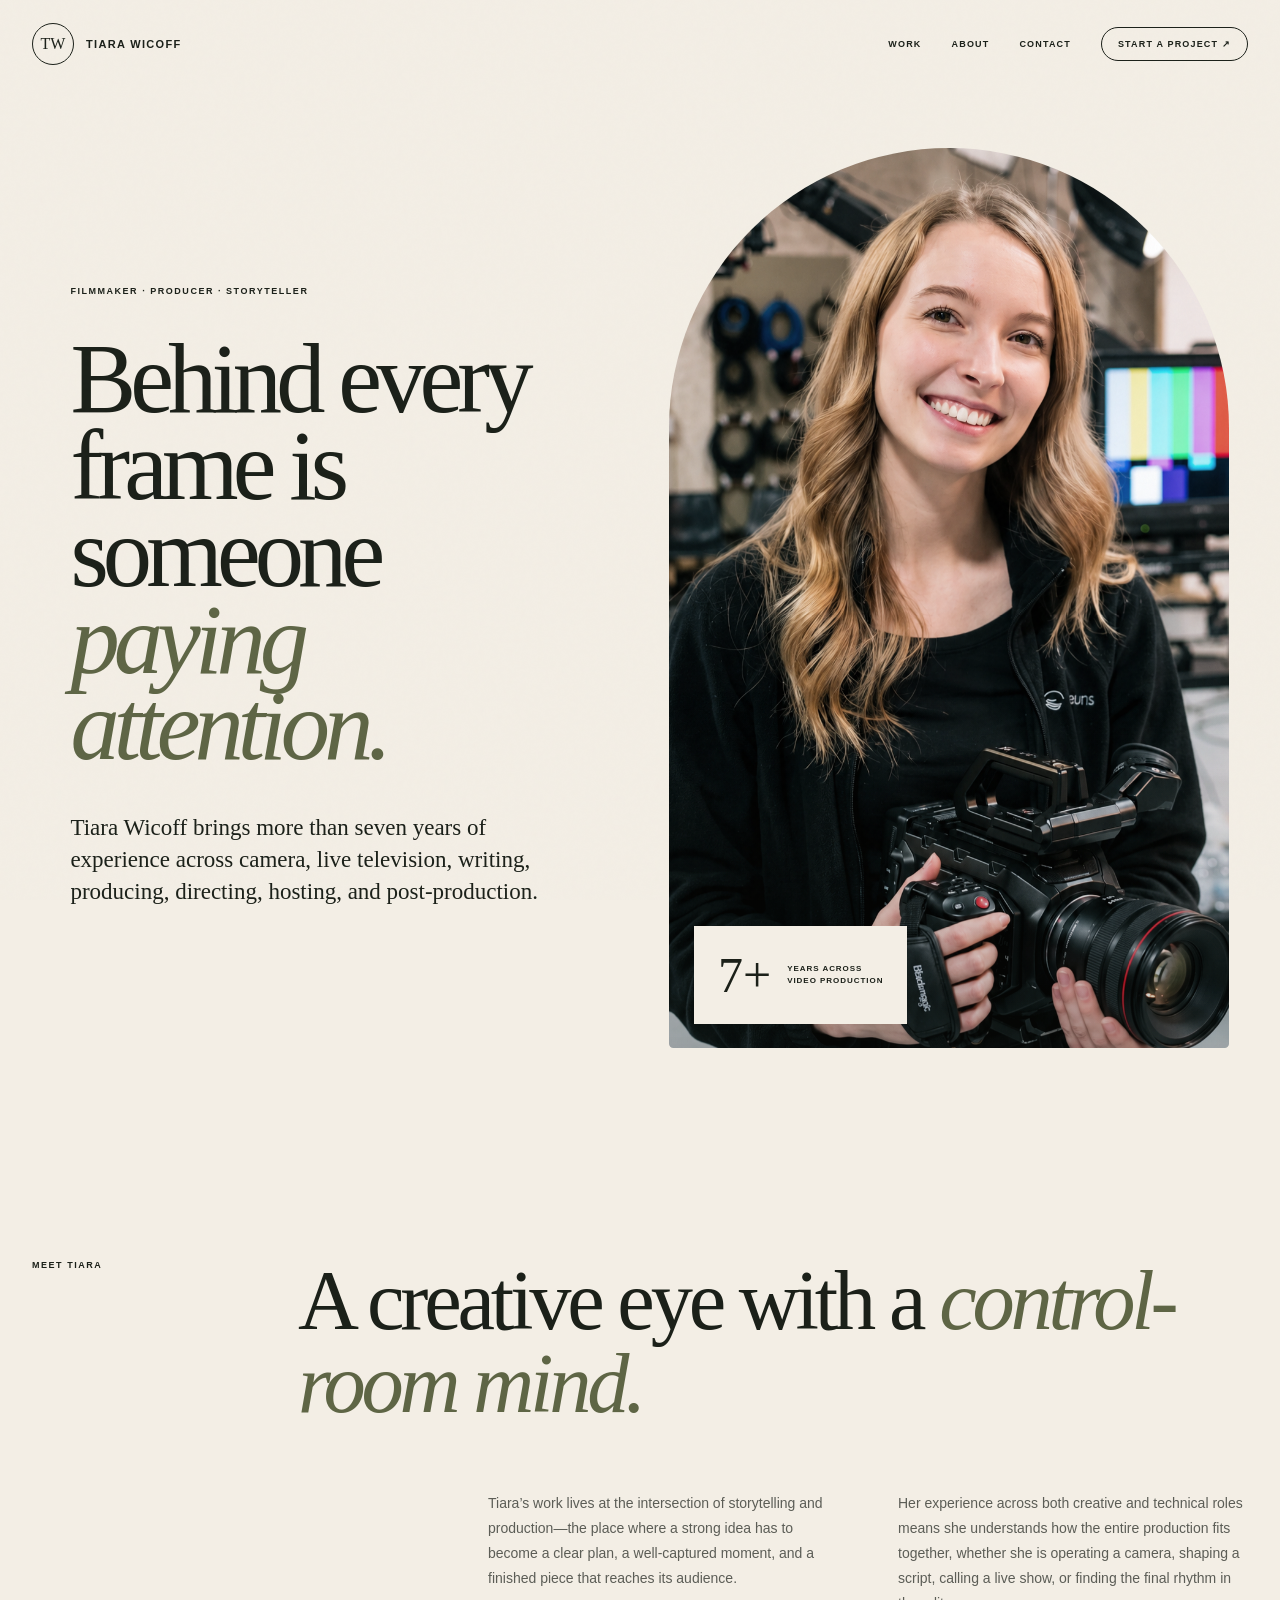
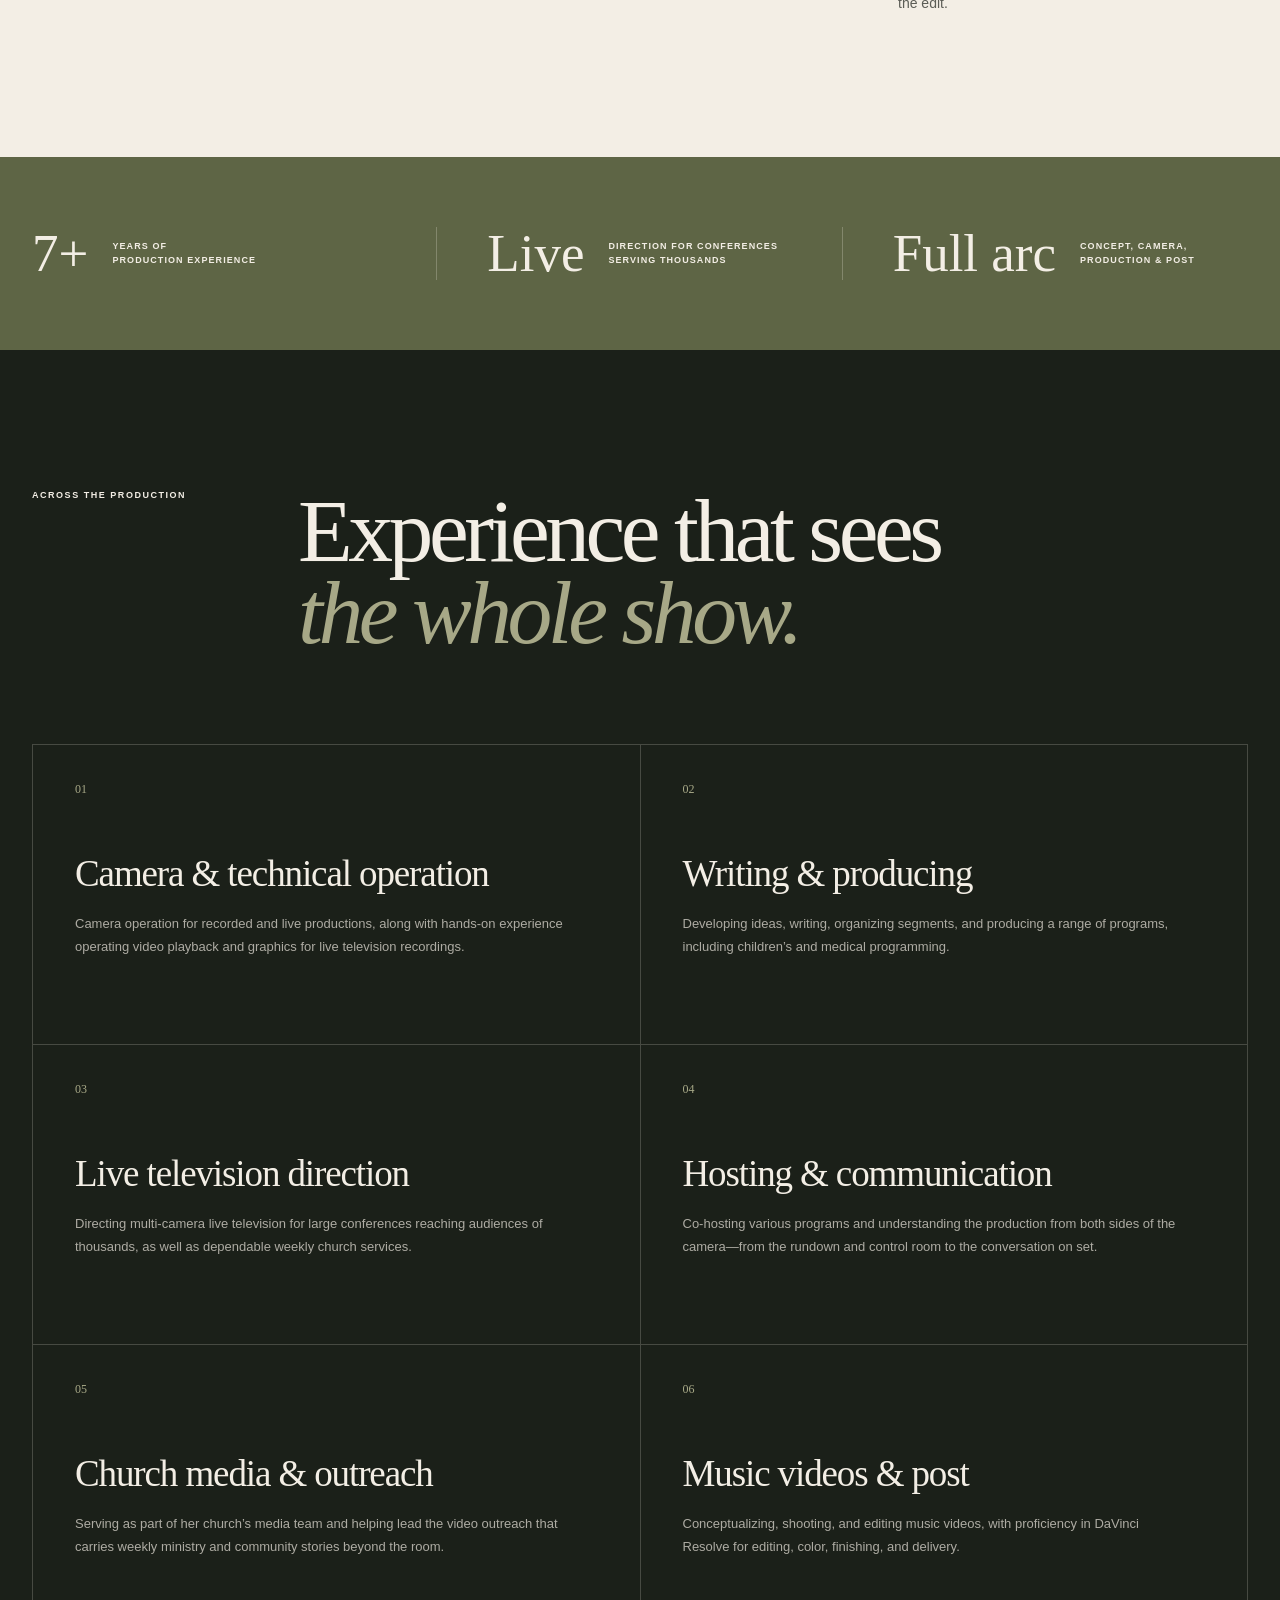
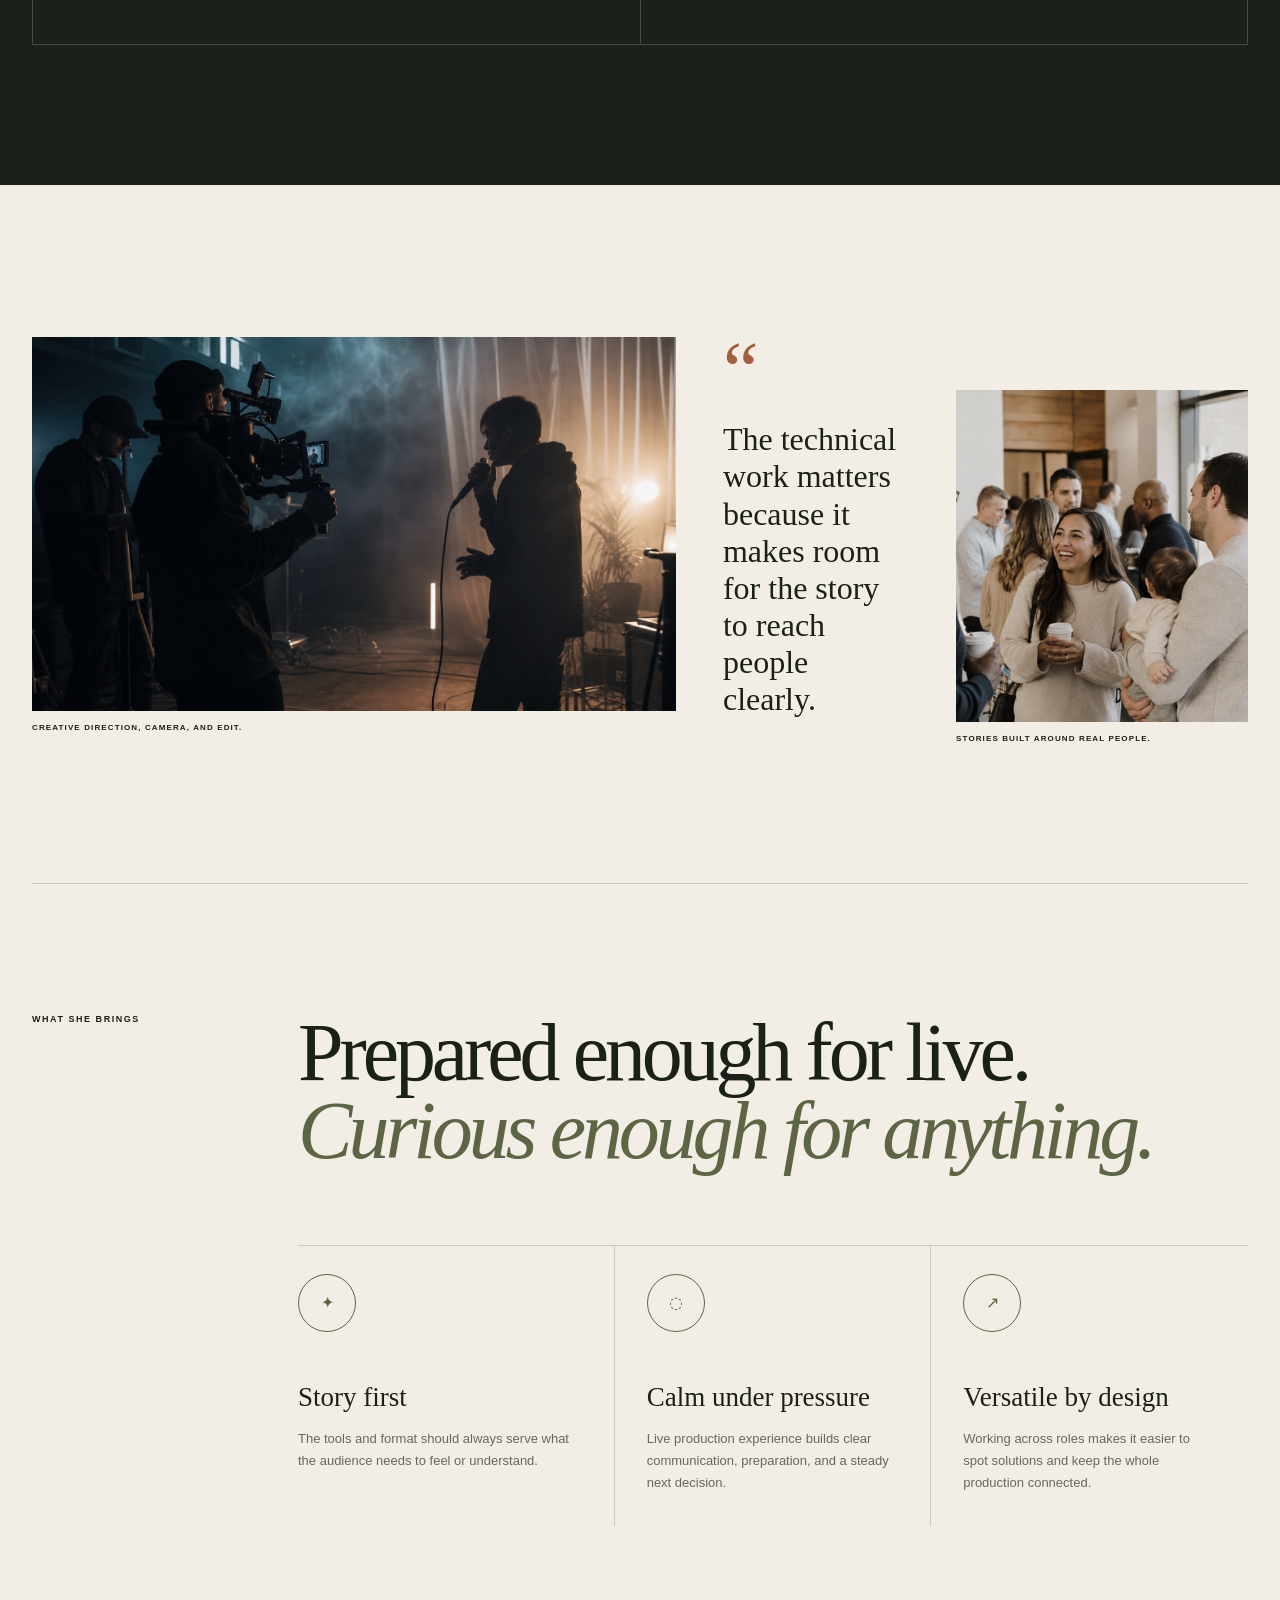
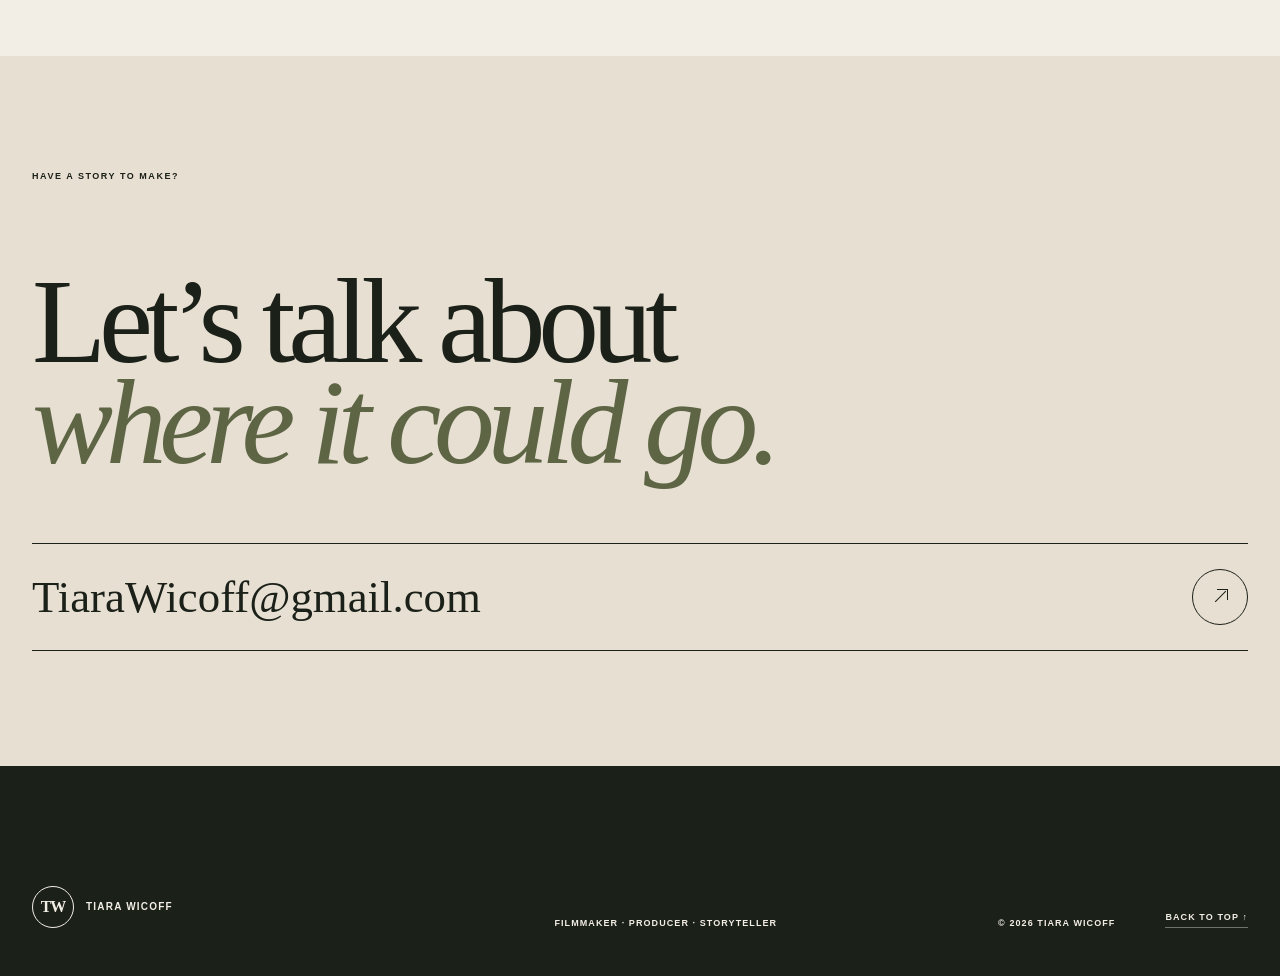
==== about.html @ 9573519a "Add files via upload v2" ====
<!doctype html>
<html lang="en">
  <head>
    <meta charset="UTF-8" />
    <meta name="viewport" content="width=device-width, initial-scale=1.0" />
    <meta
      name="description"
      content="Meet Tiara Wicoff, a filmmaker, producer, camera operator, editor, and live television director with more than seven years of production experience."
    />
    <meta name="theme-color" content="#f3eee5" />
    <title>About Tiara Wicoff — Filmmaker & Producer</title>
    <link rel="icon" href="assets/favicon.svg" type="image/svg+xml" />
    <link rel="stylesheet" href="about.css" />
    <script src="motion.js" defer></script>
  </head>
  <body id="top">
    <header class="about-header">
      <a class="about-brand" href="index.html"><span>TW</span><strong>Tiara Wicoff</strong></a>
      <nav>
        <a href="index.html#work">Work</a>
        <a href="about.html">About</a>
        <a href="#contact">Contact</a>
        <a class="about-contact-link" href="mailto:TiaraWicoff@gmail.com">Start a project ↗</a>
      </nav>
    </header>

    <main>
      <section class="about-hero">
        <div class="hero-copy">
          <p class="eyebrow">Filmmaker · Producer · Storyteller</p>
          <h1>Behind every frame is someone <em>paying attention.</em></h1>
          <p class="hero-intro">
            Tiara Wicoff brings more than seven years of experience across camera, live television,
            writing, producing, directing, hosting, and post-production.
          </p>
        </div>
        <div class="hero-visual">
          <img
            src="assets/images/Tiara Portrait ChatGPT.png"
            alt="Tiara Wicoff holding a cinema camera in a production studio"
            width="937"
            height="1678"
          />
          <div class="experience-badge"><strong>7+</strong><span>years across<br />video production</span></div>
        </div>
      </section>

      <section class="about-intro">
        <p class="section-label">Meet Tiara</p>
        <div>
          <h2>A creative eye with a <em>control-room mind.</em></h2>
          <div class="intro-columns">
            <p>
              Tiara’s work lives at the intersection of storytelling and production—the place where a
              strong idea has to become a clear plan, a well-captured moment, and a finished piece that
              reaches its audience.
            </p>
            <p>
              Her experience across both creative and technical roles means she understands how the
              entire production fits together, whether she is operating a camera, shaping a script,
              calling a live show, or finding the final rhythm in the edit.
            </p>
          </div>
        </div>
      </section>

      <section class="experience-banner" aria-label="Experience highlights">
        <div><strong>7+</strong><span>Years of<br />production experience</span></div>
        <div><strong>Live</strong><span>Direction for conferences<br />serving thousands</span></div>
        <div><strong>Full arc</strong><span>Concept, camera,<br />production & post</span></div>
      </section>

      <section class="experience-section" id="experience">
        <div class="experience-heading">
          <p class="section-label">Across the production</p>
          <h2>Experience that sees<br /><em>the whole show.</em></h2>
        </div>
        <div class="experience-list">
          <article>
            <span>01</span>
            <h3>Camera & technical operation</h3>
            <p>
              Camera operation for recorded and live productions, along with hands-on experience
              operating video playback and graphics for live television recordings.
            </p>
          </article>
          <article>
            <span>02</span>
            <h3>Writing & producing</h3>
            <p>
              Developing ideas, writing, organizing segments, and producing a range of programs,
              including children’s and medical programming.
            </p>
          </article>
          <article>
            <span>03</span>
            <h3>Live television direction</h3>
            <p>
              Directing multi-camera live television for large conferences reaching audiences of
              thousands, as well as dependable weekly church services.
            </p>
          </article>
          <article>
            <span>04</span>
            <h3>Hosting & communication</h3>
            <p>
              Co-hosting various programs and understanding the production from both sides of the
              camera—from the rundown and control room to the conversation on set.
            </p>
          </article>
          <article>
            <span>05</span>
            <h3>Church media & outreach</h3>
            <p>
              Serving as part of her church’s media team and helping lead the video outreach that
              carries weekly ministry and community stories beyond the room.
            </p>
          </article>
          <article>
            <span>06</span>
            <h3>Music videos & post</h3>
            <p>
              Conceptualizing, shooting, and editing music videos, with proficiency in DaVinci Resolve
              for editing, color, finishing, and delivery.
            </p>
          </article>
        </div>
      </section>

      <section class="visual-story">
        <figure class="visual-large">
          <img
            src="assets/generated/music-video-set.jpg"
            alt="A camera crew filming a vocalist on a music video set"
            width="1792"
            height="896"
            loading="lazy"
          />
          <figcaption>Creative direction, camera, and edit.</figcaption>
        </figure>
        <div class="visual-quote">
          <span>“</span>
          <blockquote>
            The technical work matters because it makes room for the story to reach people clearly.
          </blockquote>
        </div>
        <figure class="visual-small">
          <img
            src="assets/images/church-community.jpg"
            alt="People connecting in a church community"
            width="615"
            height="410"
            loading="lazy"
          />
          <figcaption>Stories built around real people.</figcaption>
        </figure>
      </section>

      <section class="about-values">
        <p class="section-label">What she brings</p>
        <div>
          <h2>Prepared enough for live.<br /><em>Curious enough for anything.</em></h2>
          <div class="value-grid">
            <article><span>✦</span><h3>Story first</h3><p>The tools and format should always serve what the audience needs to feel or understand.</p></article>
            <article><span>◌</span><h3>Calm under pressure</h3><p>Live production experience builds clear communication, preparation, and a steady next decision.</p></article>
            <article><span>↗</span><h3>Versatile by design</h3><p>Working across roles makes it easier to spot solutions and keep the whole production connected.</p></article>
          </div>
        </div>
      </section>

      <section class="about-cta" id="contact">
        <p class="section-label">Have a story to make?</p>
        <h2>Let’s talk about<br /><em>where it could go.</em></h2>
        <a href="mailto:TiaraWicoff@gmail.com?subject=Project%20inquiry">
          <span>TiaraWicoff@gmail.com</span><span>↗</span>
        </a>
      </section>
    </main>

    <footer>
      <a class="about-footer-brand" href="index.html"><span>TW</span><strong>Tiara Wicoff</strong></a>
      <p>Filmmaker · Producer · Storyteller</p>
      <p>© <span data-year></span> Tiara Wicoff</p>
      <a href="#top">Back to top ↑</a>
    </footer>
  </body>
</html>
---- about.css ----
:root {
  --paper:#f3eee5; --ink:#1b2019; --olive:#5e6545; --rust:#a45f40;
  --line:rgba(27,32,25,.18); --serif:"Iowan Old Style",Baskerville,"Times New Roman",serif;
  --sans:"Avenir Next","Helvetica Neue",Arial,sans-serif; --page:min(1260px,calc(100vw - 64px));
}
*{box-sizing:border-box} html{scroll-behavior:smooth}
body{margin:0;overflow-x:hidden;background:var(--paper);color:var(--ink);font-family:var(--sans);-webkit-font-smoothing:antialiased}
body::before{position:fixed;inset:0;z-index:30;pointer-events:none;opacity:.09;content:"";background-image:url("data:image/svg+xml,%3Csvg viewBox='0 0 180 180' xmlns='http://www.w3.org/2000/svg'%3E%3Cfilter id='n'%3E%3CfeTurbulence type='fractalNoise' baseFrequency='.85' numOctaves='4' stitchTiles='stitch'/%3E%3C/filter%3E%3Crect width='100%25' height='100%25' filter='url(%23n)' opacity='.2'/%3E%3C/svg%3E")}
a{color:inherit;text-decoration:none} img{display:block;max-width:100%}
.about-header{position:absolute;top:0;left:0;z-index:10;display:flex;width:100%;height:88px;padding:0 max(32px,calc((100vw - 1380px)/2));align-items:center;justify-content:space-between}
.about-brand{display:flex;align-items:center;gap:12px}.about-brand span{display:grid;width:42px;height:42px;place-items:center;border:1px solid;border-radius:50%;font-family:var(--serif);font-size:16px}.about-brand strong{font-size:11px;letter-spacing:.12em;text-transform:uppercase}
.about-header nav{display:flex;align-items:center;gap:30px;font-size:9px;font-weight:700;letter-spacing:.13em;text-transform:uppercase}.about-contact-link{padding:11px 16px;border:1px solid;border-radius:50px}
.about-hero{display:grid;min-height:1120px;padding:145px max(32px,calc((100vw - 1380px)/2)) 70px;grid-template-columns:.95fr 1.05fr;align-items:center;gap:6vw}
.hero-copy{padding-left:3vw}.eyebrow,.section-label{margin:0 0 40px;font-size:9px;font-weight:700;letter-spacing:.17em;text-transform:uppercase}
.hero-copy h1{max-width:680px;margin:0;font-family:var(--serif);font-size:clamp(70px,7.7vw,110px);font-weight:400;letter-spacing:-.06em;line-height:.88}.hero-copy h1 em,.about-intro h2 em,.experience-heading h2 em,.about-values h2 em,.about-cta h2 em{color:var(--olive);font-weight:400}
.hero-intro{max-width:510px;margin:42px 0 0;font-family:var(--serif);font-size:23px;line-height:1.4}
.hero-visual{position:relative;width:min(100%,560px);height:900px;overflow:hidden;justify-self:center;border-radius:380px 380px 6px 6px}.hero-visual::after{position:absolute;inset:0;background:linear-gradient(180deg,transparent 60%,rgba(27,32,25,.2));content:""}.hero-visual>img{width:100%;height:calc(100% + 80px);object-fit:cover;object-position:center top;filter:saturate(.78);transform-origin:center top}
.experience-badge{position:absolute;left:25px;bottom:24px;z-index:2;display:flex;padding:20px 24px;align-items:center;gap:16px;background:var(--paper);color:var(--ink)}.experience-badge strong{font-family:var(--serif);font-size:50px;font-weight:400}.experience-badge span{font-size:8px;font-weight:700;letter-spacing:.12em;line-height:1.5;text-transform:uppercase}
.about-intro{display:grid;width:var(--page);margin:0 auto;padding:140px 0;grid-template-columns:.28fr 1fr}.about-intro h2{margin:0;font-family:var(--serif);font-size:clamp(56px,6.6vw,92px);font-weight:400;letter-spacing:-.05em;line-height:.98}
.intro-columns{display:grid;margin-top:65px;padding-left:20%;grid-template-columns:1fr 1fr;gap:60px}.intro-columns p{margin:0;color:rgba(27,32,25,.7);font-size:14px;line-height:1.8}
.experience-banner{display:grid;padding:70px max(32px,calc((100vw - 1260px)/2));grid-template-columns:repeat(3,1fr);background:var(--olive);color:var(--paper)}
.experience-banner>div{display:flex;padding:0 50px;align-items:center;gap:24px;border-right:1px solid rgba(243,238,229,.25)}.experience-banner>div:first-child{padding-left:0}.experience-banner>div:last-child{border-right:0}
.experience-banner strong{font-family:var(--serif);font-size:53px;font-weight:400;line-height:1}.experience-banner span{font-size:9px;font-weight:700;letter-spacing:.12em;line-height:1.6;text-transform:uppercase}
.experience-section{padding:140px max(32px,calc((100vw - 1260px)/2));background:var(--ink);color:var(--paper)}
.experience-heading{display:grid;margin-bottom:90px;grid-template-columns:.28fr 1fr}.experience-heading h2{margin:0;font-family:var(--serif);font-size:clamp(57px,7vw,96px);font-weight:400;letter-spacing:-.05em;line-height:.92}.experience-heading h2 em{color:#a7a887}
.experience-list{display:grid;grid-template-columns:repeat(2,1fr);border-top:1px solid rgba(243,238,229,.2);border-left:1px solid rgba(243,238,229,.2)}
.experience-list article{position:relative;min-height:300px;padding:34px 42px;border-right:1px solid rgba(243,238,229,.2);border-bottom:1px solid rgba(243,238,229,.2);overflow:hidden;transition:background .3s ease}
.experience-list article::before{position:absolute;inset:0;opacity:0;pointer-events:none;content:"";background:radial-gradient(360px circle at var(--pointer-x,50%) var(--pointer-y,50%),rgba(255,255,255,.08),transparent 65%);transition:opacity .25s ease}.experience-list article.pointer-active::before{opacity:1}
.experience-list article>span{color:#a7a887;font-family:var(--serif);font-size:12px}.experience-list h3{max-width:450px;margin:55px 0 18px;font-family:var(--serif);font-size:37px;font-weight:400;letter-spacing:-.03em}.experience-list p{max-width:500px;margin:0;color:rgba(243,238,229,.68);font-size:13px;line-height:1.75}
.visual-story{display:grid;width:var(--page);margin:140px auto;grid-template-columns:1.5fr .55fr .68fr;align-items:center;gap:22px}.visual-story figure{margin:0}.visual-story img{width:100%;height:100%;object-fit:cover;filter:saturate(.72)}.visual-large img{aspect-ratio:1.72}.visual-small{align-self:end;transform:translateY(60px)}.visual-small img{aspect-ratio:.88}.visual-story figcaption{margin-top:12px;font-size:8px;font-weight:700;letter-spacing:.14em;text-transform:uppercase}
.visual-quote{padding:25px}.visual-quote>span{color:var(--rust);font-family:var(--serif);font-size:80px;line-height:.5}.visual-quote blockquote{margin:20px 0 0;font-family:var(--serif);font-size:clamp(27px,2.5vw,39px);line-height:1.16}
.about-values{display:grid;width:var(--page);margin:0 auto;padding:130px 0;grid-template-columns:.28fr 1fr;border-top:1px solid var(--line)}.about-values h2{margin:0 0 75px;font-family:var(--serif);font-size:clamp(55px,6.4vw,88px);font-weight:400;letter-spacing:-.05em;line-height:.95}
.value-grid{display:grid;grid-template-columns:repeat(3,1fr);border-top:1px solid var(--line)}.value-grid article{min-height:280px;padding:28px 32px 0 0;border-right:1px solid var(--line)}.value-grid article+article{padding-left:32px}.value-grid article:last-child{border-right:0}.value-grid article>span{display:grid;width:58px;height:58px;place-items:center;border:1px solid var(--olive);border-radius:50%;color:var(--olive)}.value-grid h3{margin:50px 0 15px;font-family:var(--serif);font-size:27px;font-weight:400}.value-grid p{margin:0;color:rgba(27,32,25,.65);font-size:13px;line-height:1.7}
.about-cta{min-height:700px;padding:115px max(32px,calc((100vw - 1260px)/2));background:#e7dfd2}.about-cta h2{margin:90px 0 70px;font-family:var(--serif);font-size:clamp(74px,9.5vw,132px);font-weight:400;letter-spacing:-.06em;line-height:.83}
.about-cta>a{display:flex;padding:25px 0;align-items:center;justify-content:space-between;border-top:1px solid;border-bottom:1px solid;font-family:var(--serif);font-size:clamp(28px,3.5vw,48px)}.about-cta>a span:last-child{display:grid;width:56px;height:56px;place-items:center;border:1px solid;border-radius:50%;font-family:var(--sans);font-size:18px;transition:.2s}.about-cta>a:hover span:last-child{transform:rotate(45deg);background:var(--ink);color:var(--paper)}
.about-cta>a span:last-child{position:relative;font-size:0}.about-cta>a span:last-child::before{position:absolute;width:10px;height:10px;transform:translate(2px,-2px);border-top:1px solid currentColor;border-right:1px solid currentColor;content:""}.about-cta>a span:last-child::after{position:absolute;width:15px;height:1px;transform:rotate(-45deg);background:currentColor;content:""}
footer{display:grid;min-height:210px;padding:48px max(32px,calc((100vw - 1260px)/2));grid-template-columns:1.2fr 1fr auto auto;align-items:end;gap:50px;background:var(--ink);color:var(--paper);font-size:9px;font-weight:700;letter-spacing:.12em;text-transform:uppercase}footer p{margin:0}.about-footer-brand{display:flex;width:max-content;align-items:center;gap:12px}.about-footer-brand span{display:grid;width:42px;height:42px;place-items:center;border:1px solid;border-radius:50%;font-family:var(--serif);font-size:16px;letter-spacing:-1px}.about-footer-brand strong{font-size:10px;letter-spacing:.12em}footer>a:last-child{padding-bottom:5px;border-bottom:1px solid rgba(243,238,229,.4)}
.page-progress{position:fixed;top:0;left:0;z-index:50;width:100%;height:2px;transform:scaleX(0);transform-origin:left;background:var(--rust);pointer-events:none;will-change:transform}
.motion-reveal{opacity:0;transform:translateY(22px);transition:opacity .75s cubic-bezier(.22,1,.36,1) var(--motion-delay,0ms),transform .75s cubic-bezier(.22,1,.36,1) var(--motion-delay,0ms)}
.motion-reveal.motion-visible{opacity:1;transform:translateY(0)}.hero-visual>img{will-change:transform}
@media(max-width:780px){
  :root{--page:calc(100vw - 36px)}.about-header{height:70px;padding:0 18px}.about-brand strong,.about-header nav a:not(.about-contact-link){display:none}
  .about-hero{display:flex;min-height:auto;padding:120px 18px 80px;flex-direction:column;gap:65px}.hero-copy{padding:0}.hero-copy h1{font-size:61px}.hero-intro{font-size:20px}.hero-visual{width:100%;height:570px}
  .about-intro{display:block;padding:90px 0}.about-intro h2{margin-top:48px;font-size:49px}.intro-columns{display:block;margin-top:46px;padding:0}.intro-columns p+p{margin-top:20px}
  .experience-banner{display:block;padding:50px 18px}.experience-banner>div,.experience-banner>div:first-child{padding:28px 0;border-right:0;border-bottom:1px solid rgba(243,238,229,.25)}
  .experience-section{padding:88px 18px}.experience-heading{display:block;margin-bottom:65px}.experience-heading h2{margin-top:46px;font-size:54px}.experience-list{display:block;border-left:0}.experience-list article{min-height:auto;padding:36px 0}.experience-list h3{margin-top:35px;font-size:32px}
  .visual-story{display:flex;margin:90px auto;flex-direction:column;gap:28px}.visual-large{width:100%}.visual-large img{aspect-ratio:1.5}.visual-quote{padding:10px}.visual-quote blockquote{font-size:25px}.visual-quote>span{font-size:50px}.visual-small{width:72%;align-self:flex-end;transform:none}.visual-story figcaption{font-size:6px}
  .about-values{display:block;padding:90px 0}.about-values h2{margin:48px 0 60px;font-size:51px}.value-grid{display:block}.value-grid article,.value-grid article+article{min-height:auto;padding:30px 0 45px;border-right:0;border-bottom:1px solid var(--line)}
  .about-cta{min-height:620px;padding:90px 18px}.about-cta h2{margin:80px 0 65px;font-size:64px}.about-cta>a{gap:14px;overflow-wrap:anywhere;font-size:23px}.about-cta>a span:last-child{width:44px;min-width:44px;height:44px}
  footer{display:flex;min-height:270px;padding:44px 18px;align-items:flex-start;flex-direction:column;gap:30px}footer>p:nth-of-type(2){margin-top:auto}footer>a:last-child{align-self:flex-end}
}
@media(prefers-reduced-motion:reduce){*,*::before,*::after{scroll-behavior:auto!important;animation-duration:.01ms!important;transition-duration:.01ms!important}.motion-reveal{opacity:1;transform:none}}
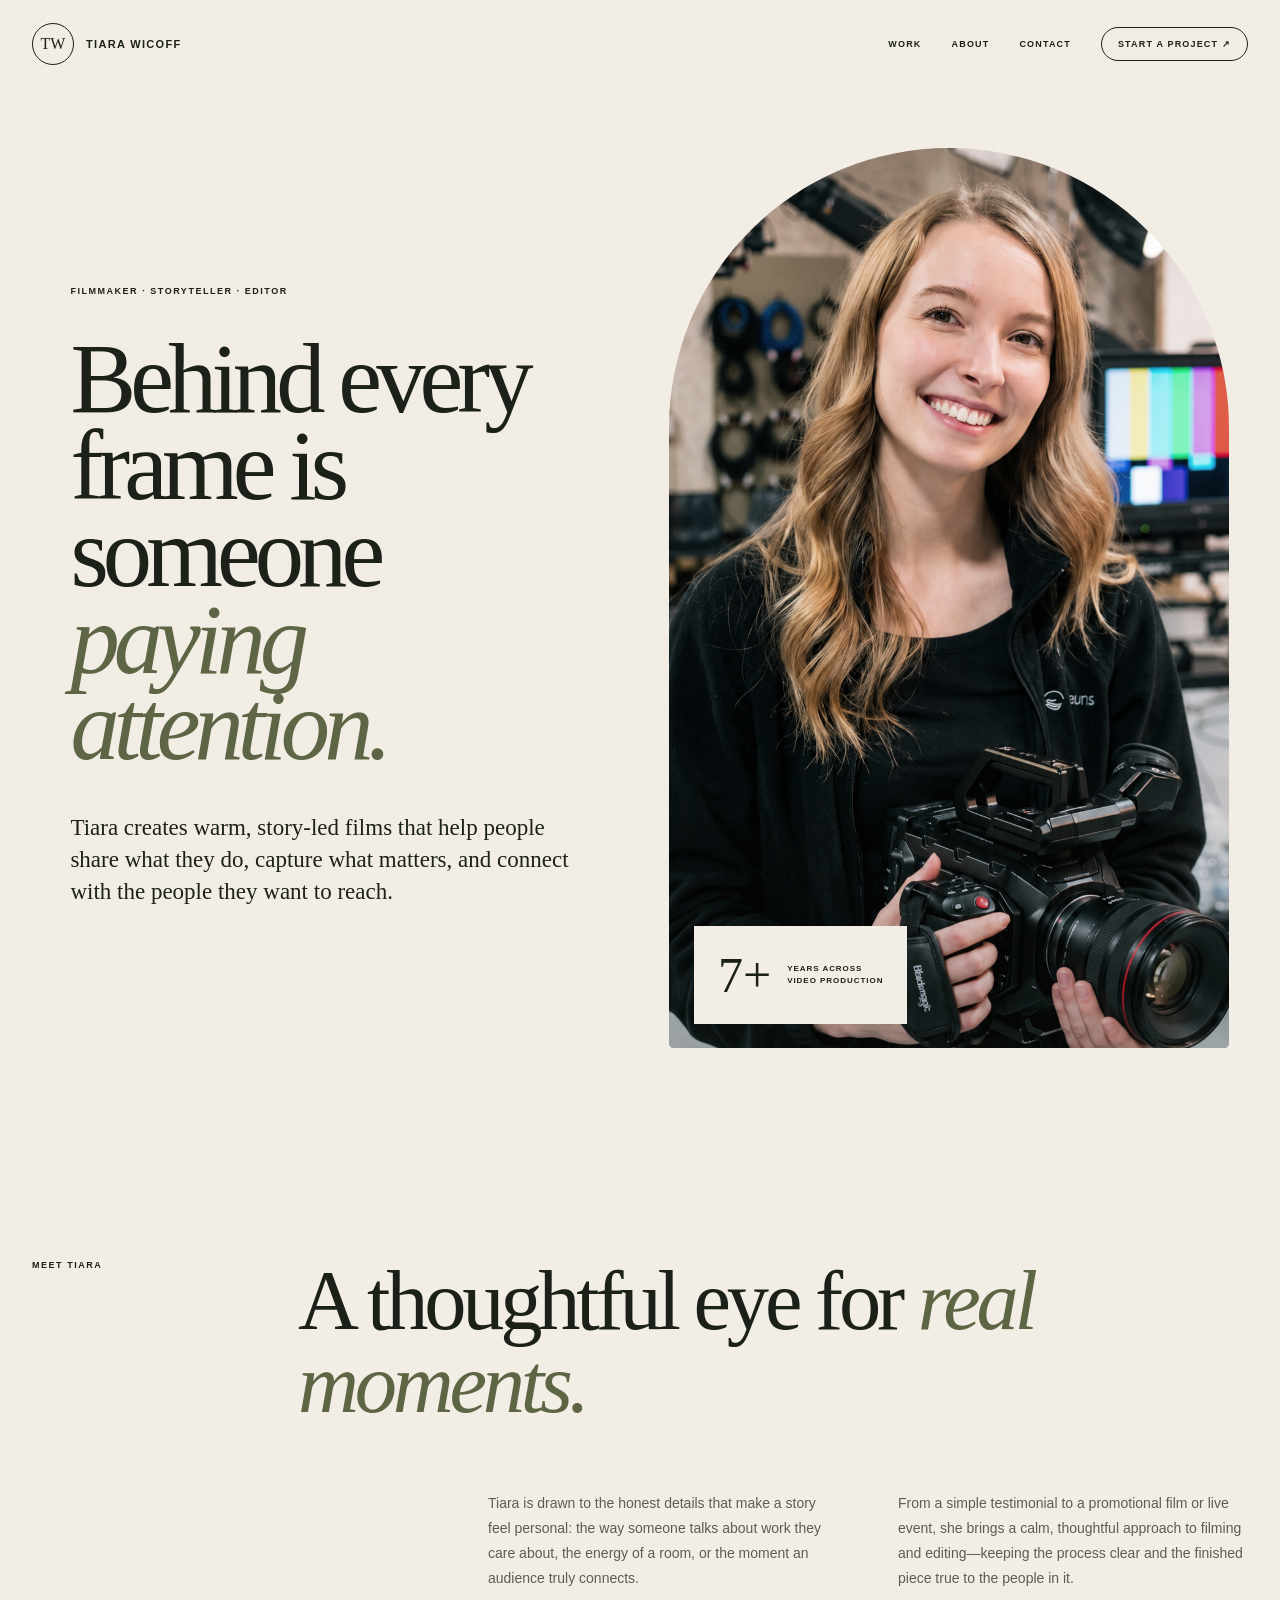
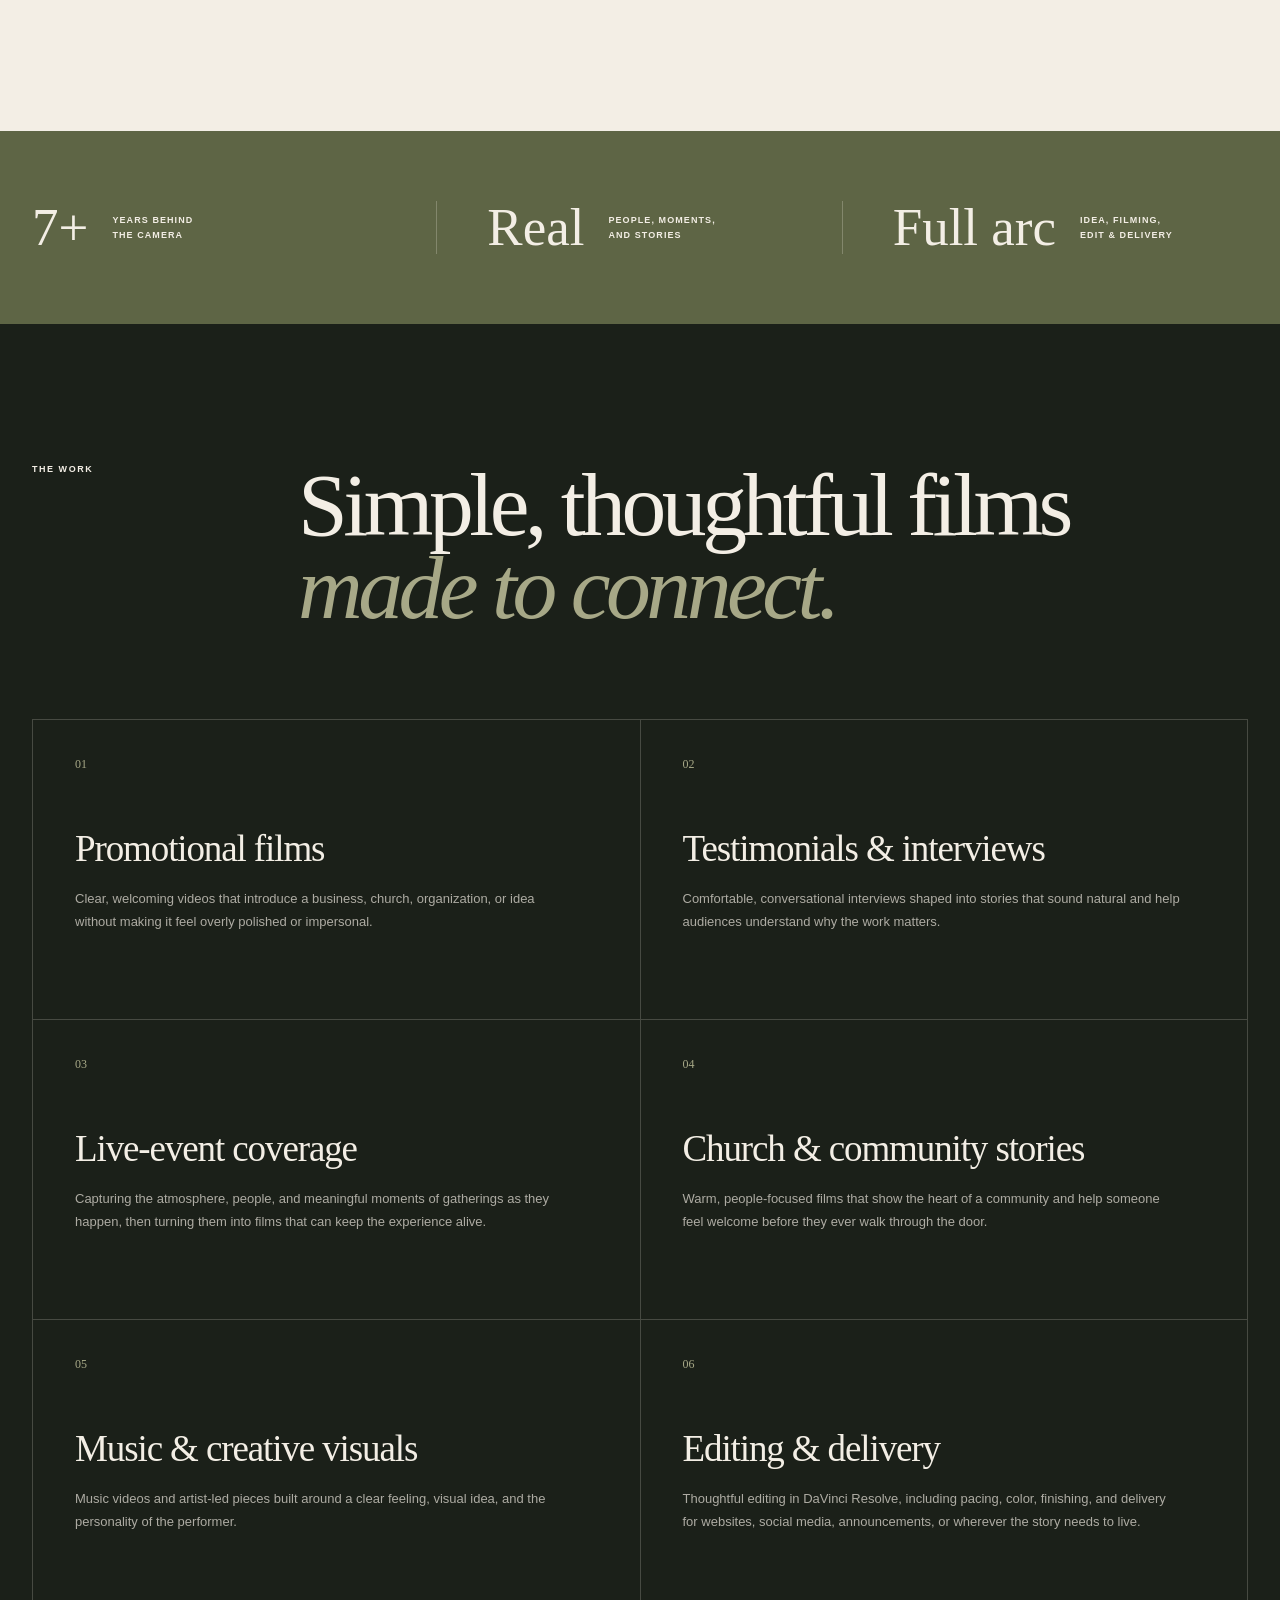
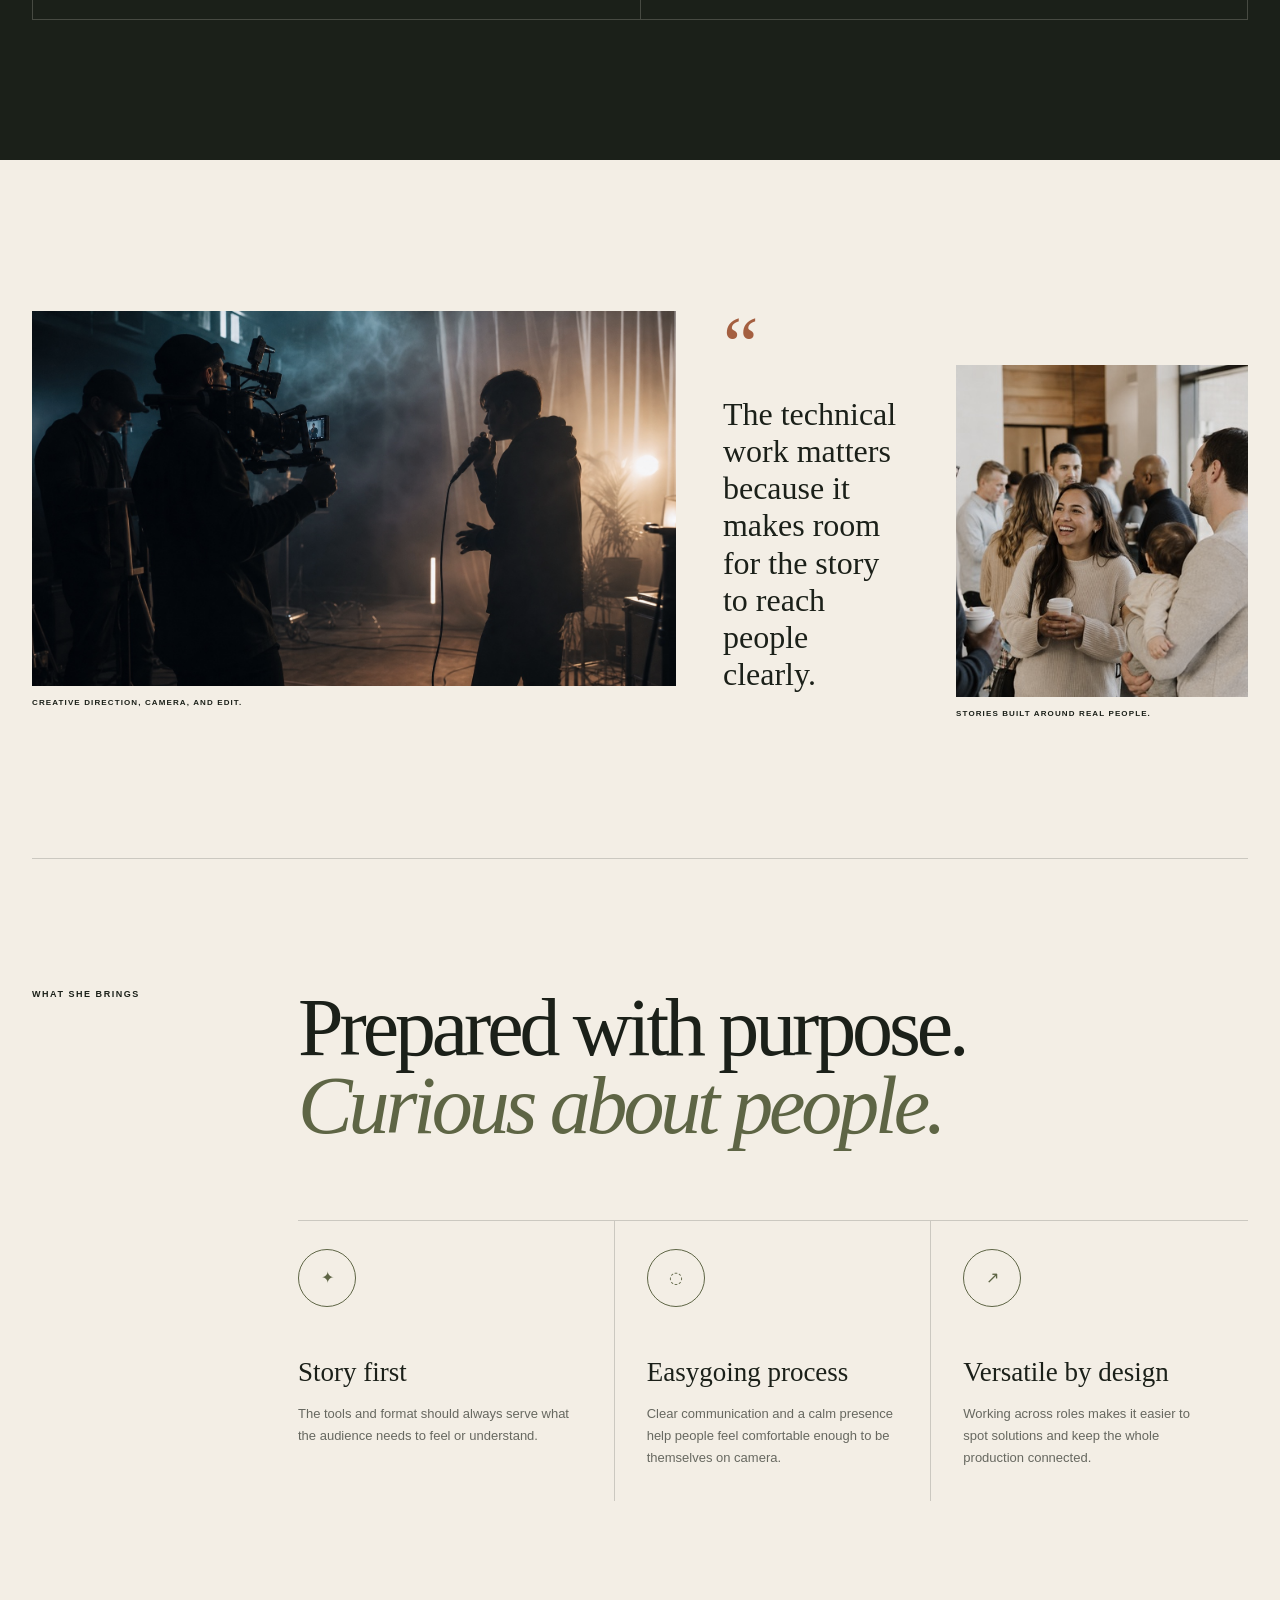
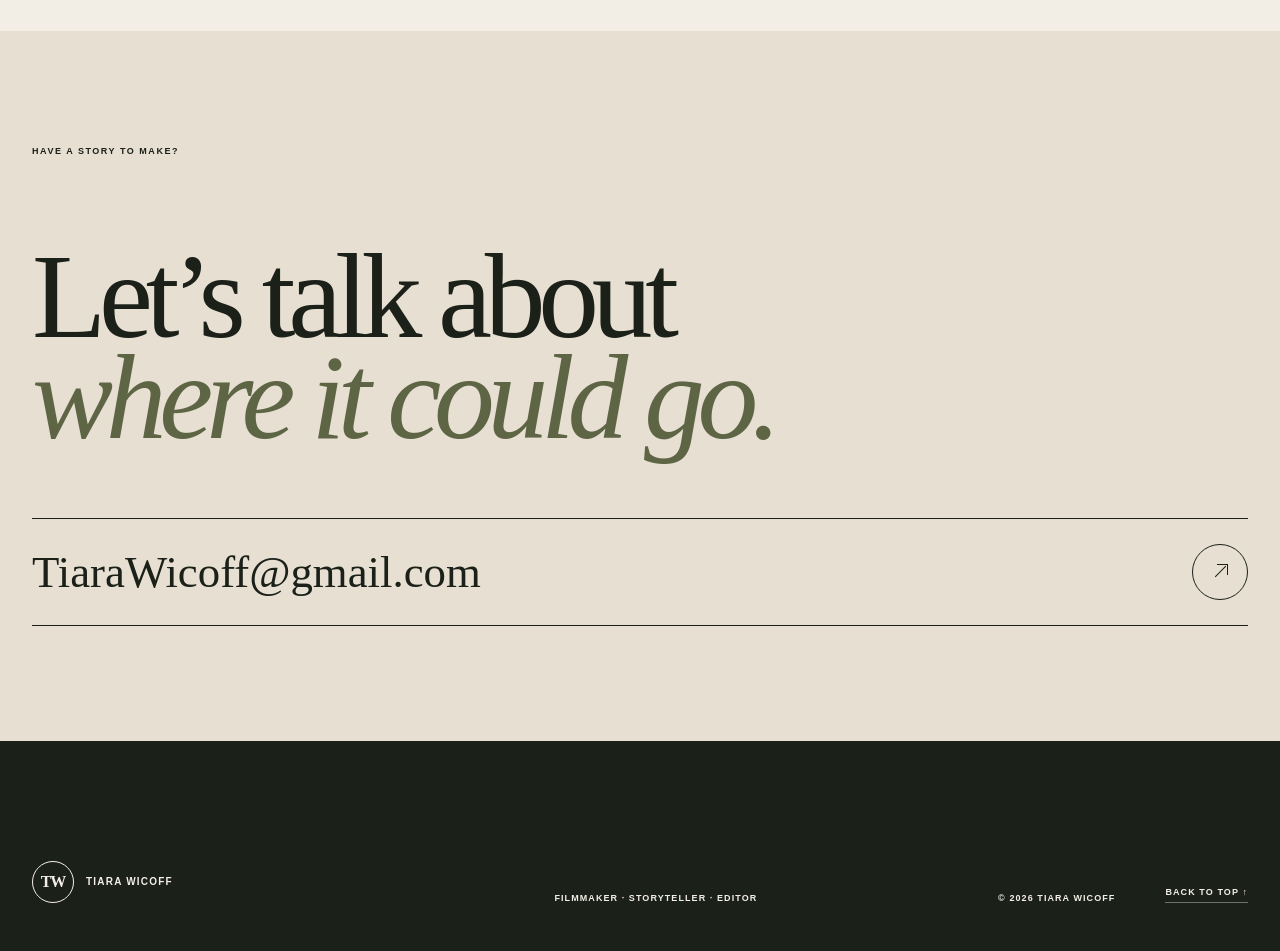
==== commit 790c4a94: "Add files via upload" ====
--- a/about.html
+++ b/about.html
@@ -5,10 +5,41 @@
     <meta name="viewport" content="width=device-width, initial-scale=1.0" />
     <meta
       name="description"
-      content="Meet Tiara Wicoff, a filmmaker, producer, camera operator, editor, and live television director with more than seven years of production experience."
+      content="Meet Tiara Wicoff, a filmmaker focused on promotional stories, testimonials, live events, music videos, and thoughtful editing."
+    />
+    <meta property="og:type" content="website" />
+    <meta property="og:site_name" content="Tiara Wicoff" />
+    <meta property="og:title" content="About Tiara Wicoff — Filmmaker & Storyteller" />
+    <meta
+      property="og:description"
+      content="Meet Tiara Wicoff, a filmmaker creating promotional stories, testimonials, live-event coverage, music videos, and thoughtful edits."
+    />
+    <meta property="og:url" content="https://cooper-ganglia.github.io/tiarawicoff/about.html" />
+    <meta
+      property="og:image"
+      content="https://cooper-ganglia.github.io/tiarawicoff/assets/images/tiara-wicoff-social.jpg"
+    />
+    <meta
+      property="og:image:secure_url"
+      content="https://cooper-ganglia.github.io/tiarawicoff/assets/images/tiara-wicoff-social.jpg"
+    />
+    <meta property="og:image:type" content="image/jpeg" />
+    <meta property="og:image:width" content="937" />
+    <meta property="og:image:height" content="1678" />
+    <meta property="og:image:alt" content="Tiara Wicoff holding a professional cinema camera" />
+    <meta name="twitter:card" content="summary_large_image" />
+    <meta name="twitter:title" content="About Tiara Wicoff — Filmmaker & Storyteller" />
+    <meta
+      name="twitter:description"
+      content="Meet Tiara Wicoff, a filmmaker creating promotional stories, testimonials, live-event coverage, and music videos."
+    />
+    <meta
+      name="twitter:image"
+      content="https://cooper-ganglia.github.io/tiarawicoff/assets/images/tiara-wicoff-social.jpg"
     />
     <meta name="theme-color" content="#f3eee5" />
-    <title>About Tiara Wicoff — Filmmaker & Producer</title>
+    <title>About Tiara Wicoff — Filmmaker & Storyteller</title>
+    <link rel="canonical" href="https://cooper-ganglia.github.io/tiarawicoff/about.html" />
     <link rel="icon" href="assets/favicon.svg" type="image/svg+xml" />
     <link rel="stylesheet" href="about.css" />
     <script src="motion.js" defer></script>
@@ -27,11 +58,11 @@
     <main>
       <section class="about-hero">
         <div class="hero-copy">
-          <p class="eyebrow">Filmmaker · Producer · Storyteller</p>
+          <p class="eyebrow">Filmmaker · Storyteller · Editor</p>
           <h1>Behind every frame is someone <em>paying attention.</em></h1>
           <p class="hero-intro">
-            Tiara Wicoff brings more than seven years of experience across camera, live television,
-            writing, producing, directing, hosting, and post-production.
+            Tiara creates warm, story-led films that help people share what they do, capture what
+            matters, and connect with the people they want to reach.
           </p>
         </div>
         <div class="hero-visual">
@@ -48,80 +79,80 @@
       <section class="about-intro">
         <p class="section-label">Meet Tiara</p>
         <div>
-          <h2>A creative eye with a <em>control-room mind.</em></h2>
+          <h2>A thoughtful eye for <em>real moments.</em></h2>
           <div class="intro-columns">
             <p>
-              Tiara’s work lives at the intersection of storytelling and production—the place where a
-              strong idea has to become a clear plan, a well-captured moment, and a finished piece that
-              reaches its audience.
-            </p>
-            <p>
-              Her experience across both creative and technical roles means she understands how the
-              entire production fits together, whether she is operating a camera, shaping a script,
-              calling a live show, or finding the final rhythm in the edit.
+              Tiara is drawn to the honest details that make a story feel personal: the way someone
+              talks about work they care about, the energy of a room, or the moment an audience truly
+              connects.
+            </p>
+            <p>
+              From a simple testimonial to a promotional film or live event, she brings a calm,
+              thoughtful approach to filming and editing—keeping the process clear and the finished
+              piece true to the people in it.
             </p>
           </div>
         </div>
       </section>
 
       <section class="experience-banner" aria-label="Experience highlights">
-        <div><strong>7+</strong><span>Years of<br />production experience</span></div>
-        <div><strong>Live</strong><span>Direction for conferences<br />serving thousands</span></div>
-        <div><strong>Full arc</strong><span>Concept, camera,<br />production & post</span></div>
+        <div><strong>7+</strong><span>Years behind<br />the camera</span></div>
+        <div><strong>Real</strong><span>People, moments,<br />and stories</span></div>
+        <div><strong>Full arc</strong><span>Idea, filming,<br />edit & delivery</span></div>
       </section>
 
       <section class="experience-section" id="experience">
         <div class="experience-heading">
-          <p class="section-label">Across the production</p>
-          <h2>Experience that sees<br /><em>the whole show.</em></h2>
+          <p class="section-label">The work</p>
+          <h2>Simple, thoughtful films<br /><em>made to connect.</em></h2>
         </div>
         <div class="experience-list">
           <article>
             <span>01</span>
-            <h3>Camera & technical operation</h3>
-            <p>
-              Camera operation for recorded and live productions, along with hands-on experience
-              operating video playback and graphics for live television recordings.
+            <h3>Promotional films</h3>
+            <p>
+              Clear, welcoming videos that introduce a business, church, organization, or idea without
+              making it feel overly polished or impersonal.
             </p>
           </article>
           <article>
             <span>02</span>
-            <h3>Writing & producing</h3>
-            <p>
-              Developing ideas, writing, organizing segments, and producing a range of programs,
-              including children’s and medical programming.
+            <h3>Testimonials & interviews</h3>
+            <p>
+              Comfortable, conversational interviews shaped into stories that sound natural and help
+              audiences understand why the work matters.
             </p>
           </article>
           <article>
             <span>03</span>
-            <h3>Live television direction</h3>
-            <p>
-              Directing multi-camera live television for large conferences reaching audiences of
-              thousands, as well as dependable weekly church services.
+            <h3>Live-event coverage</h3>
+            <p>
+              Capturing the atmosphere, people, and meaningful moments of gatherings as they happen,
+              then turning them into films that can keep the experience alive.
             </p>
           </article>
           <article>
             <span>04</span>
-            <h3>Hosting & communication</h3>
-            <p>
-              Co-hosting various programs and understanding the production from both sides of the
-              camera—from the rundown and control room to the conversation on set.
+            <h3>Church & community stories</h3>
+            <p>
+              Warm, people-focused films that show the heart of a community and help someone feel
+              welcome before they ever walk through the door.
             </p>
           </article>
           <article>
             <span>05</span>
-            <h3>Church media & outreach</h3>
-            <p>
-              Serving as part of her church’s media team and helping lead the video outreach that
-              carries weekly ministry and community stories beyond the room.
+            <h3>Music & creative visuals</h3>
+            <p>
+              Music videos and artist-led pieces built around a clear feeling, visual idea, and the
+              personality of the performer.
             </p>
           </article>
           <article>
             <span>06</span>
-            <h3>Music videos & post</h3>
-            <p>
-              Conceptualizing, shooting, and editing music videos, with proficiency in DaVinci Resolve
-              for editing, color, finishing, and delivery.
+            <h3>Editing & delivery</h3>
+            <p>
+              Thoughtful editing in DaVinci Resolve, including pacing, color, finishing, and delivery
+              for websites, social media, announcements, or wherever the story needs to live.
             </p>
           </article>
         </div>
@@ -159,10 +190,10 @@
       <section class="about-values">
         <p class="section-label">What she brings</p>
         <div>
-          <h2>Prepared enough for live.<br /><em>Curious enough for anything.</em></h2>
+          <h2>Prepared with purpose.<br /><em>Curious about people.</em></h2>
           <div class="value-grid">
             <article><span>✦</span><h3>Story first</h3><p>The tools and format should always serve what the audience needs to feel or understand.</p></article>
-            <article><span>◌</span><h3>Calm under pressure</h3><p>Live production experience builds clear communication, preparation, and a steady next decision.</p></article>
+            <article><span>◌</span><h3>Easygoing process</h3><p>Clear communication and a calm presence help people feel comfortable enough to be themselves on camera.</p></article>
             <article><span>↗</span><h3>Versatile by design</h3><p>Working across roles makes it easier to spot solutions and keep the whole production connected.</p></article>
           </div>
         </div>
@@ -179,7 +210,7 @@
 
     <footer>
       <a class="about-footer-brand" href="index.html"><span>TW</span><strong>Tiara Wicoff</strong></a>
-      <p>Filmmaker · Producer · Storyteller</p>
+      <p>Filmmaker · Storyteller · Editor</p>
       <p>© <span data-year></span> Tiara Wicoff</p>
       <a href="#top">Back to top ↑</a>
     </footer>
